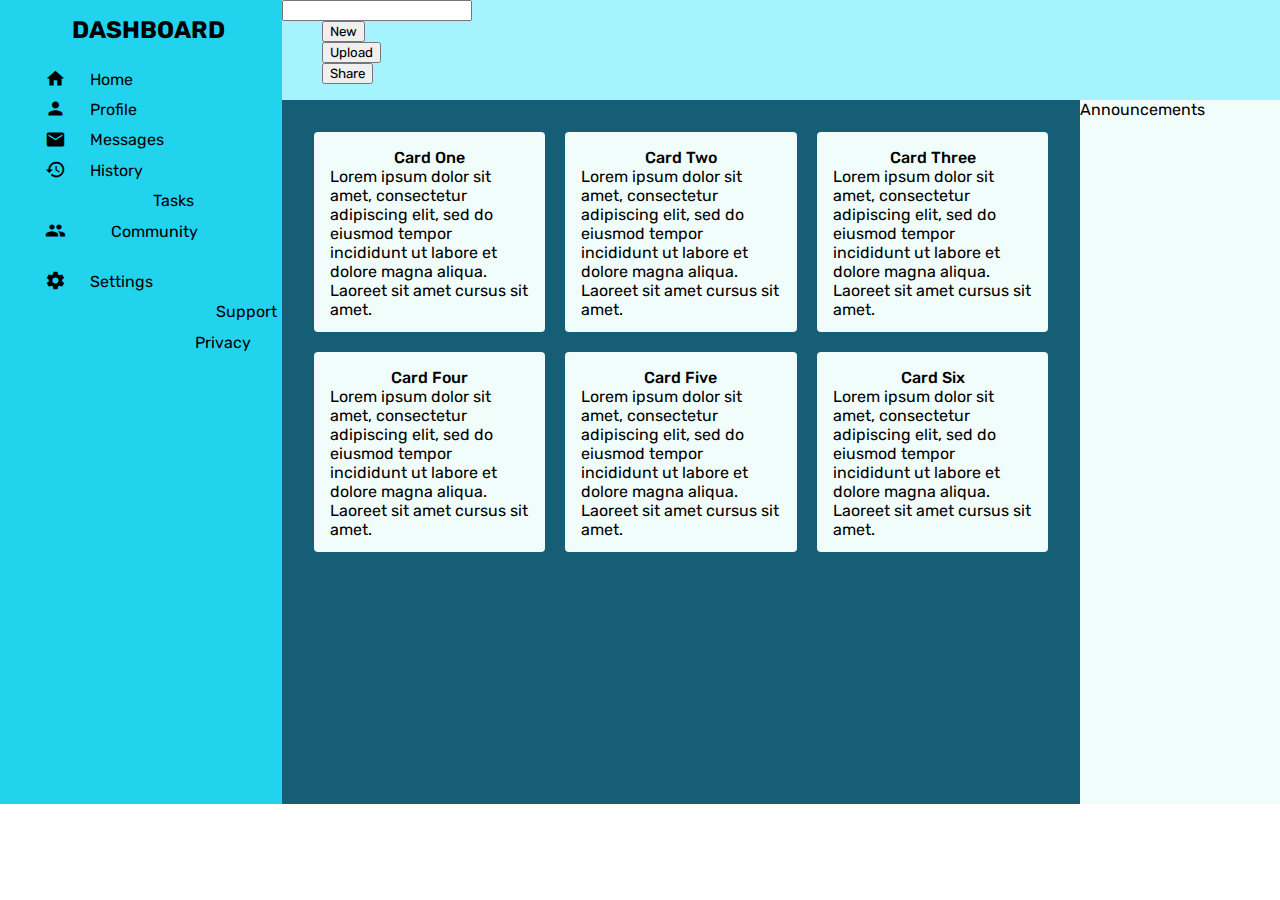
==== dashboard-01/index.html @ 5a419577 "Remove one of the li elements" ====
<!DOCTYPE html>
<html lang="en">

<head>
    <meta charset="UTF-8">
    <meta http-equiv="X-UA-Compatible" content="IE=edge">
    <meta name="viewport" content="width=device-width, initial-scale=1.0">
    <link rel="preconnect" href="https://fonts.googleapis.com">
    <link rel="preconnect" href="https://fonts.gstatic.com" crossorigin>
    <link
        href="https://fonts.googleapis.com/css2?family=Rubik:ital,wght@0,300;0,400;0,500;0,700;1,300;1,400&display=swap"
        rel="stylesheet">
    <title>Dashboard</title>
    <link href="https://fonts.googleapis.com/icon?family=Material+Icons"
      rel="stylesheet">

    <link rel="stylesheet" href="style.css">
</head>

<body>
    <main class="container">
        <nav class="sidebar">
            <h2 class="logo">DASHBOARD</h2>
            <ul class="top-menu">
                <li><i class="material-icons">home</i> Home</li>
                <li><i class="material-icons">person</i> Profile</li>
                <li><i class="material-icons">mail</i> Messages</li>
                <li><i class="material-icons">history</i> History</li>
                <li><i class="material-icons">task</i> Tasks</li>
                <li><i class="material-icons">groups</i> Community</li>
            </ul>
            <ul class="bottom-menu">
                <li><i class="material-icons">settings</i> Settings</li>
                <li><i class="material-icons">support</i> Support</li>
                <li><i class="material-icons">shield</i> Privacy</li>
            </ul>
        </nav>
        <nav class="header">
            <input type="text">
            <ul>
                <li><button>New</button></li>
                <li><button>Upload</button></li>
                <li><button>Share</button></li>
            </ul>
        </nav>
       
        <article class="article">
            <div class="card">
                <p>Card One</p>
                <p>Lorem ipsum dolor sit amet, consectetur adipiscing elit, sed do eiusmod tempor incididunt ut labore
                    et dolore magna aliqua. Laoreet sit amet cursus sit amet.</p>
            </div>
            <div class="card">
                <p>Card Two</p>
                <p>Lorem ipsum dolor sit amet, consectetur adipiscing elit, sed do eiusmod tempor incididunt ut labore
                    et dolore magna aliqua. Laoreet sit amet cursus sit amet.</p>
            </div>
            <div class="card">
                <p>Card Three</p>
                <p>Lorem ipsum dolor sit amet, consectetur adipiscing elit, sed do eiusmod tempor incididunt ut labore
                    et dolore magna aliqua. Laoreet sit amet cursus sit amet.</p>
            </div>
            <div class="card">
                <p>Card Four</p>
                <p>Lorem ipsum dolor sit amet, consectetur adipiscing elit, sed do eiusmod tempor incididunt ut labore
                    et dolore magna aliqua. Laoreet sit amet cursus sit amet.</p>
            </div>
            <div class="card">
                <p>Card Five</p>
                <p>Lorem ipsum dolor sit amet, consectetur adipiscing elit, sed do eiusmod tempor incididunt ut labore
                    et dolore magna aliqua. Laoreet sit amet cursus sit amet.</p>
            </div>
            <div class="card">
                <p>Card Six</p>
                <p>Lorem ipsum dolor sit amet, consectetur adipiscing elit, sed do eiusmod tempor incididunt ut labore
                    et dolore magna aliqua. Laoreet sit amet cursus sit amet.</p>
            </div>


            
        </article>
        <div class="announcements">Announcements</div>
    </main>

</body>

</html>
---- dashboard-01/style.css ----
*, ::after, ::before {
    box-sizing: border-box;
    margin: 0;
    font-family: 'Rubik', sans-serif;
}

/*Colors for reference - probably won't use this palette*/

.first-color { 
	background: #f0fdfa; 
}
	
.second-color { 
	background: #a5f3fc; 
}

.third-color { 
	background: #22d3ee; 
}

.fourth-color { 
	background: #155e75; 
}


.container {
    display: grid;
    grid-template-columns: 1fr 4fr 1fr;
    grid-template-rows: 100px 1fr;
}

.announcements {
    background-color:#f0fdfa
}



.card {
    padding: 1rem;
    text-align: start;
    background-color: #f0fdfa;
    border-radius: 4px;
}

p:first-child {
    text-align: center;
    font-weight: 500;
}

.sidebar {
    background-color: #22d3ee;
    grid-column: 1;
    grid-row: 1 / 3;
    display: flex;
    flex-direction: column;
    gap: 20px;
    justify-content: start;
    align-items: center;
}

.logo {
    padding: 1rem 1rem 0 2rem;
   
} 


.sidebar > ul {
    width: 100%;
}

.sidebar > ul > li {
    display: flex;
    padding: 0.3rem;
    gap: 1.5rem;
    align-items: center;
}

li {
    list-style: none;
}

.header {
    background-color: #a5f3fc;
    grid-column: 2 / 4;
}

.article {
    padding: 2rem;
    display: grid;
    grid-template-columns: repeat(auto-fit, minmax(200px, 1fr));
    grid-template-rows: repeat(3, 200px);
    gap: 20px;
    background-color: #155e75;
    grid-column: 2 / 3;
}

.material-icons {
    font-size: 1.3rem;
}
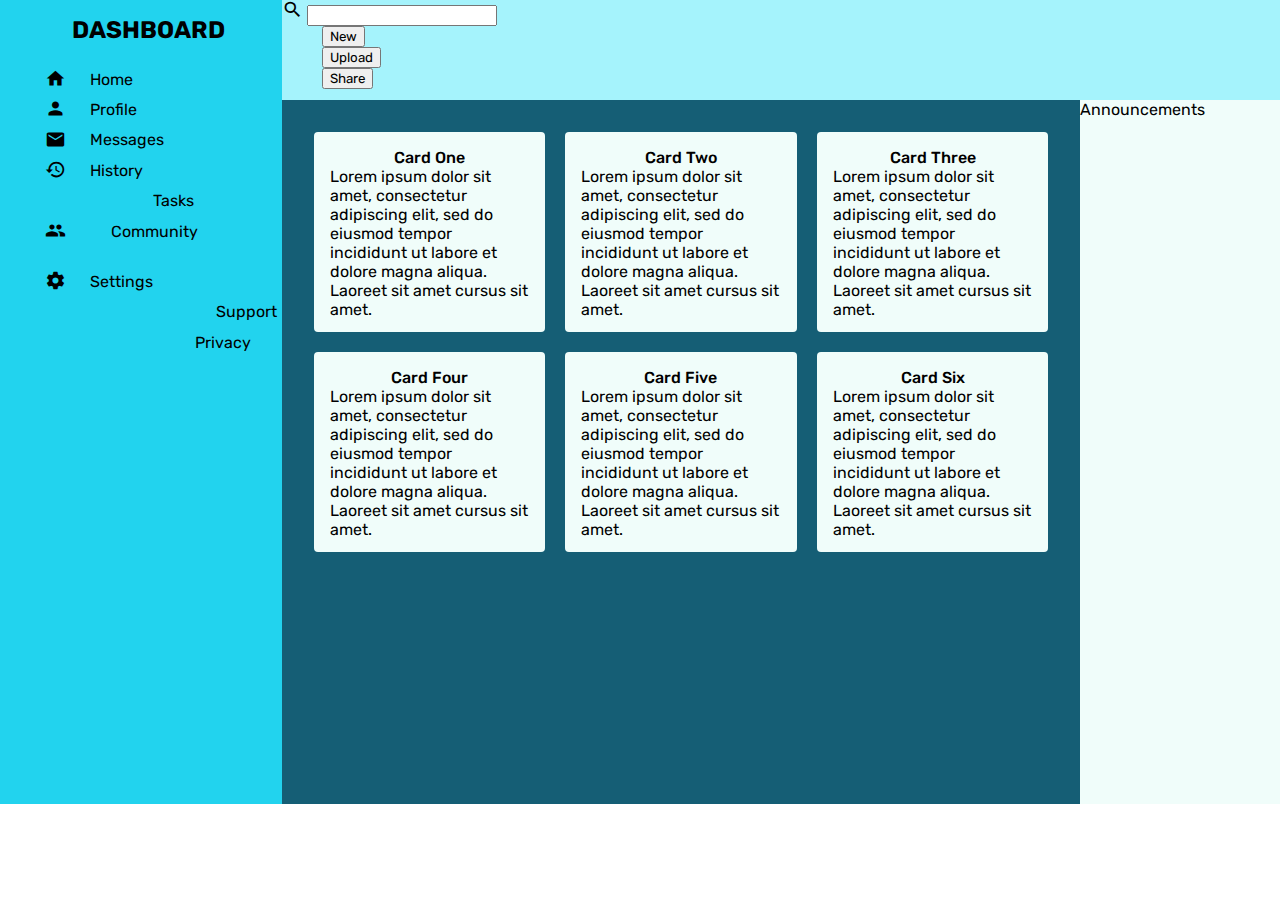
==== commit 5147e048: "Wrap header input element in form element" ====
--- a/dashboard-01/index.html
+++ b/dashboard-01/index.html
@@ -11,8 +11,7 @@
         href="https://fonts.googleapis.com/css2?family=Rubik:ital,wght@0,300;0,400;0,500;0,700;1,300;1,400&display=swap"
         rel="stylesheet">
     <title>Dashboard</title>
-    <link href="https://fonts.googleapis.com/icon?family=Material+Icons"
-      rel="stylesheet">
+    <link href="https://fonts.googleapis.com/icon?family=Material+Icons" rel="stylesheet">
 
     <link rel="stylesheet" href="style.css">
 </head>
@@ -36,14 +35,17 @@
             </ul>
         </nav>
         <nav class="header">
-            <input type="text">
+            <form action="#" method="get">
+                <i class="material-icons">search</i>
+                <input type="text">
+            </form>
             <ul>
-                <li><button>New</button></li>
-                <li><button>Upload</button></li>
-                <li><button>Share</button></li>
+                <li><button class="header-btn">New</button></li>
+                <li><button class="header-btn">Upload</button></li>
+                <li><button class="header-btn">Share</button></li>
             </ul>
         </nav>
-       
+
         <article class="article">
             <div class="card">
                 <p>Card One</p>
@@ -77,7 +79,7 @@
             </div>
 
 
-            
+
         </article>
         <div class="announcements">Announcements</div>
     </main>
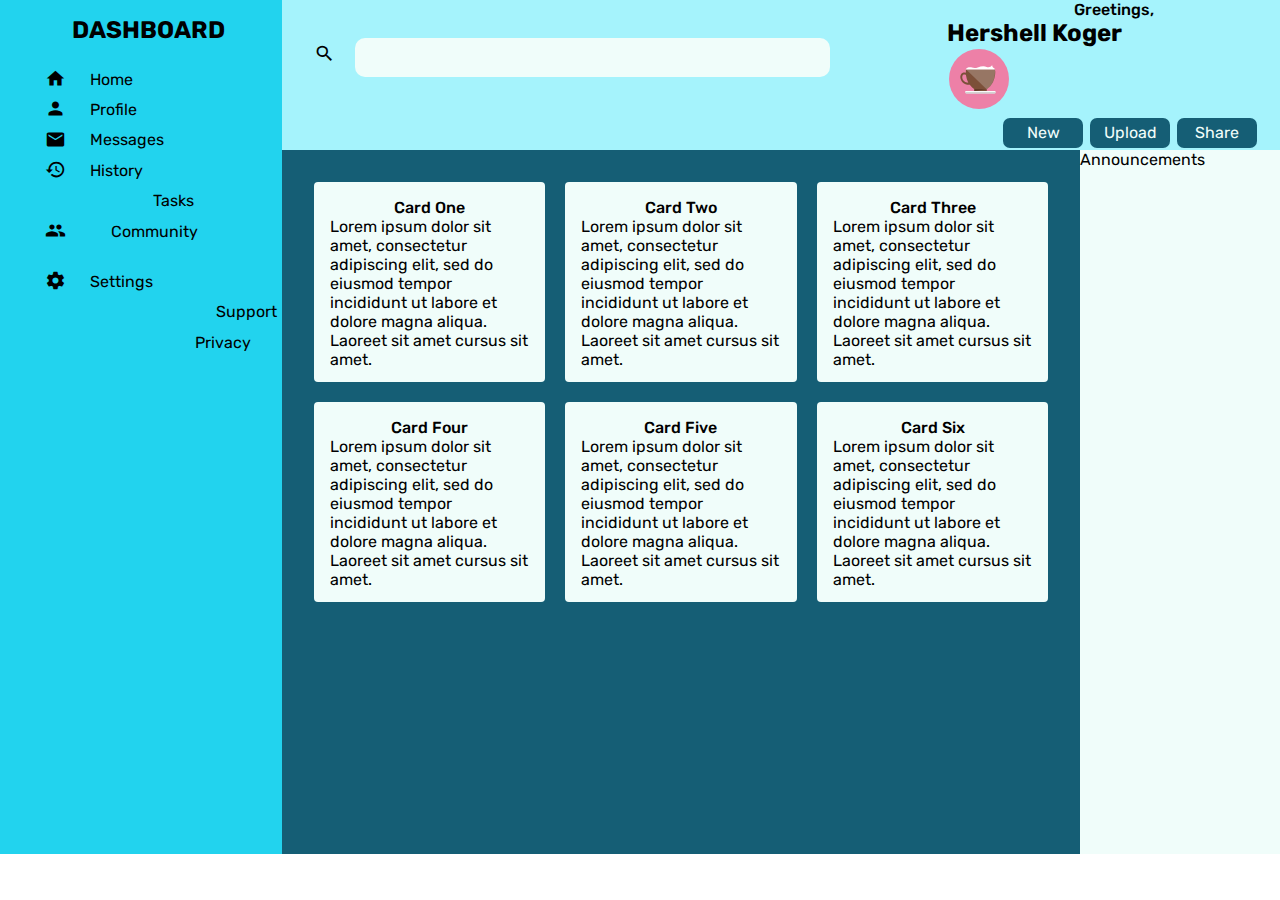
==== commit 801b9b6a: "Wrap img in div and add grid properties - adjust properties to place div element under left hand sid" ====
--- a/dashboard-01/index.html
+++ b/dashboard-01/index.html
@@ -39,6 +39,12 @@
                 <i class="material-icons">search</i>
                 <input type="text">
             </form>
+            <div class="image-greeting">
+                <p>Greetings,</p>
+                <h2>Hershell Koger</h2>
+                <img src="coffe-cup-01.svg" alt="an image of a coffee cup">
+            </div>
+
             <ul>
                 <li><button class="header-btn">New</button></li>
                 <li><button class="header-btn">Upload</button></li>
--- a/dashboard-01/style.css
+++ b/dashboard-01/style.css
@@ -26,7 +26,7 @@
 .container {
     display: grid;
     grid-template-columns: 1fr 4fr 1fr;
-    grid-template-rows: 100px 1fr;
+    grid-template-rows: 150px 1fr;
 }
 
 .announcements {
@@ -80,9 +80,60 @@
 }
 
 .header {
+    display: grid;
+    grid-template-columns: 2fr 1fr;
+    grid-template-rows: repeat(2, 1fr);
     background-color: #a5f3fc;
     grid-column: 2 / 4;
 }
+
+.header > form {
+    margin-left: 2rem;
+    align-self: center;
+    grid-column: 1;
+    grid-row: 1;
+}
+
+.header > ul {
+    margin: 0 1rem;
+    align-items: center;
+    display: grid;
+    justify-items: start;
+    grid-template-columns: repeat(3, 1fr);
+    grid-column: 2;
+    grid-row: 2 / 3;
+}
+
+.header-btn {
+    font-size: 1rem;
+    border: none;
+    cursor: pointer;
+    width: 80px;
+    height: 30px;
+    /* padding: 0.5rem 1.3rem; */
+    border-radius: 7px;
+    background-color: #155e75;
+    color: #f0fdfa;
+}
+
+input[type=text] {
+    caret-color: gray;
+    background-color:#f0fdfa;
+    font-weight: 300;
+    border-radius: 10px;
+    margin-left: 1rem;
+    width: 75%;
+    border: none;
+    font-size: 1.2rem;
+    padding: 0.5rem 1rem;
+    outline: none;
+}
+
+input[type=text]:focus {
+    background-color: white;
+    box-shadow: 0px 4px 4px 0px rgba(198, 202, 202, 0.75);
+}
+
 
 .article {
     padding: 2rem;
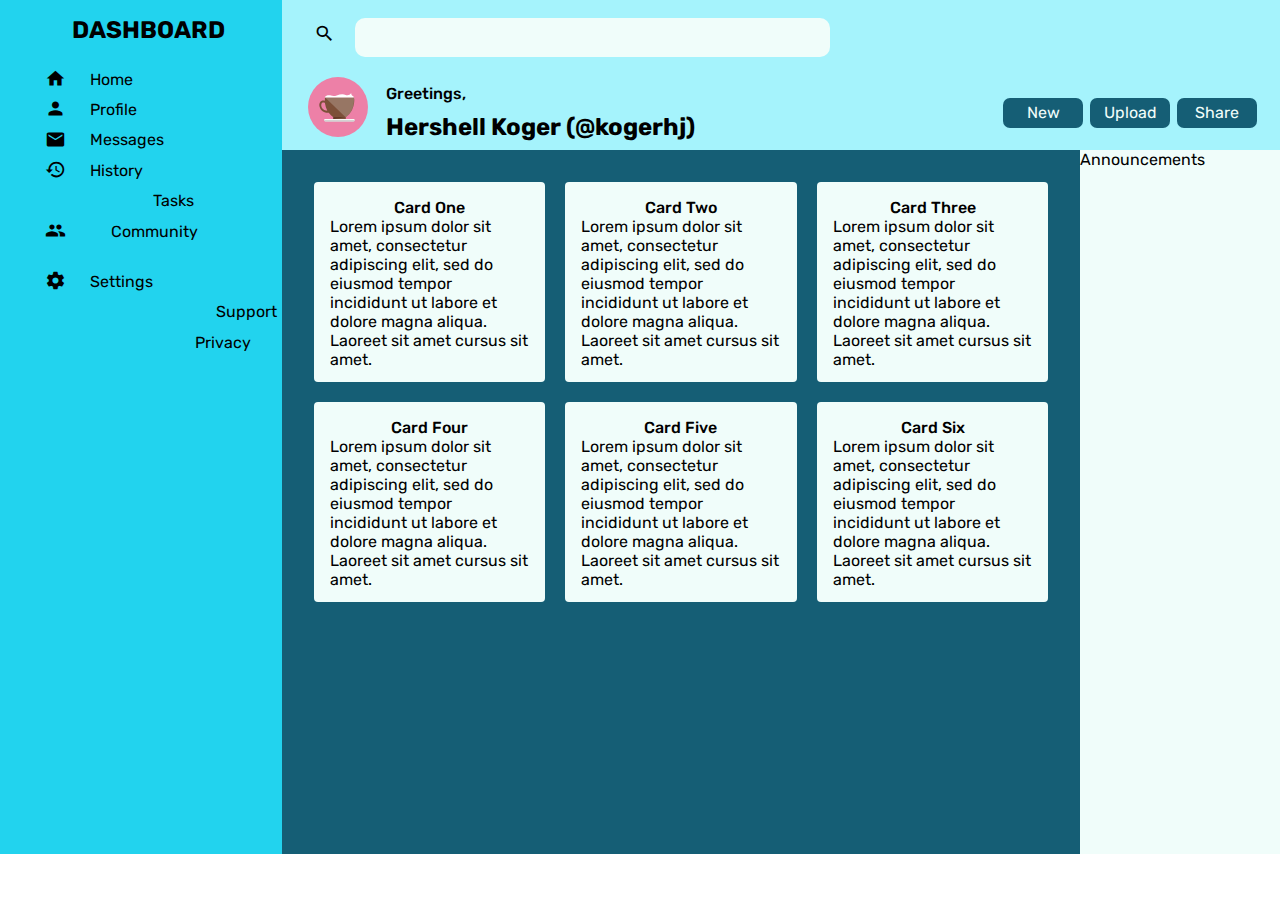
==== commit 5a33f6cc: "Add twitter handle to image-greeting h2 element" ====
--- a/dashboard-01/index.html
+++ b/dashboard-01/index.html
@@ -41,7 +41,7 @@
             </form>
             <div class="image-greeting">
                 <p>Greetings,</p>
-                <h2>Hershell Koger</h2>
+                <h2>Hershell Koger (@kogerhj)</h2>
                 <img src="coffe-cup-01.svg" alt="an image of a coffee cup">
             </div>
 
--- a/dashboard-01/style.css
+++ b/dashboard-01/style.css
@@ -94,6 +94,31 @@
     grid-row: 1;
 }
 
+.image-greeting {
+    margin-left: 1.5rem;
+    display: grid;
+    grid-template-columns: 80px 1fr;
+    grid-template-rows: 1fr 1fr;
+    grid-column: 1;
+    grid-row: 2;
+    justify-items: start;
+}
+
+.image-greeting > img {
+    align-self:auto;
+    grid-column: 1;
+    grid-row: 1 / 3;
+}
+
+.image-greeting > p {
+    align-self: center;
+    grid-row: 1;
+}
+
+.image-greeting > h2 {
+    grid-row: 2;
+}
+
 .header > ul {
     margin: 0 1rem;
     align-items: center;
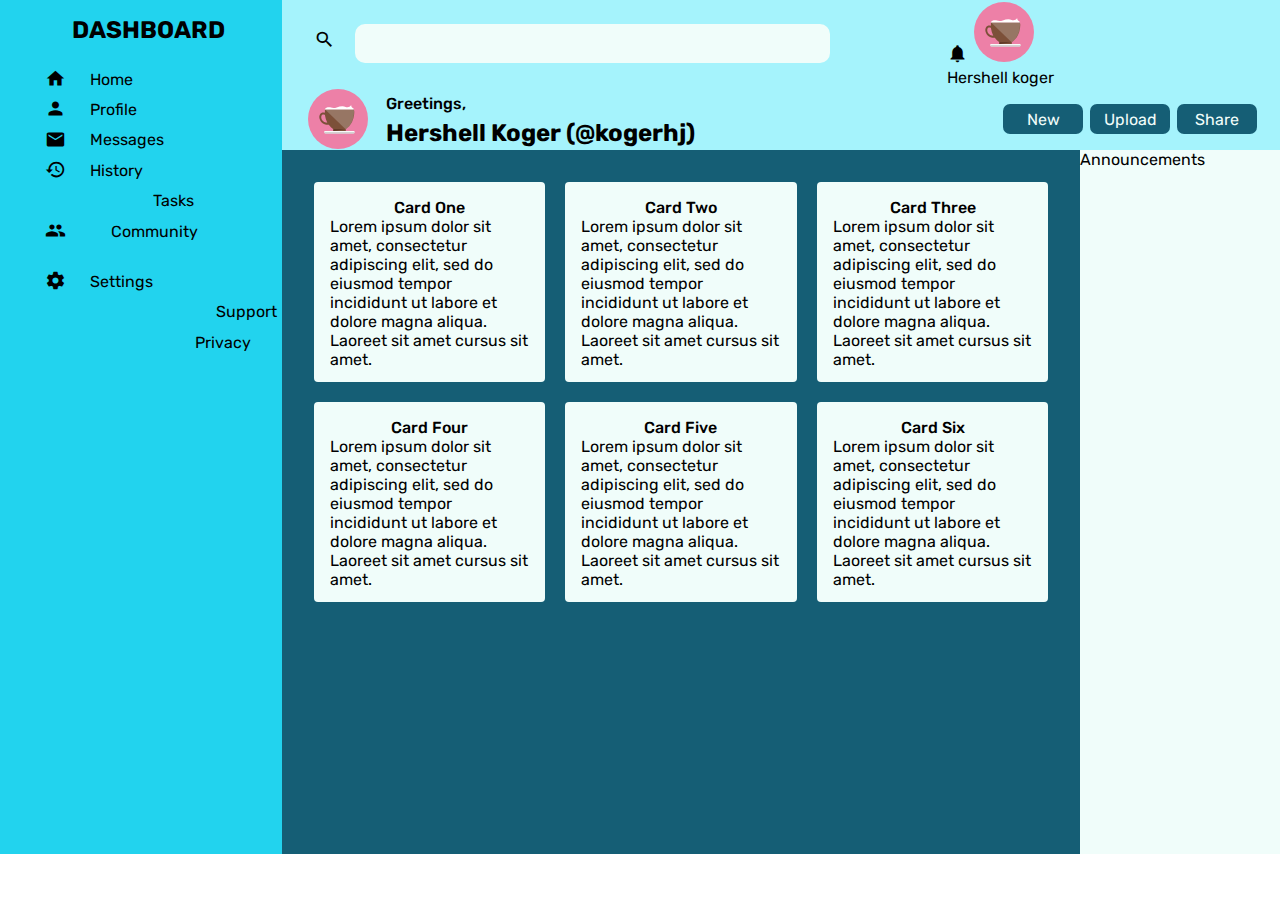
==== commit 8c4a8f4f: "Create div wrapper with same coffee cup image; add alert icon and p element with name" ====
--- a/dashboard-01/index.html
+++ b/dashboard-01/index.html
@@ -43,6 +43,12 @@
                 <p>Greetings,</p>
                 <h2>Hershell Koger (@kogerhj)</h2>
                 <img src="coffe-cup-01.svg" alt="an image of a coffee cup">
+            </div>
+
+            <div class="image-header">
+                <i class="material-icons">notifications</i>
+                <img src="coffe-cup-01.svg" alt="an image of a coffee cup">
+                <p>Hershell koger</p>
             </div>
 
             <ul>
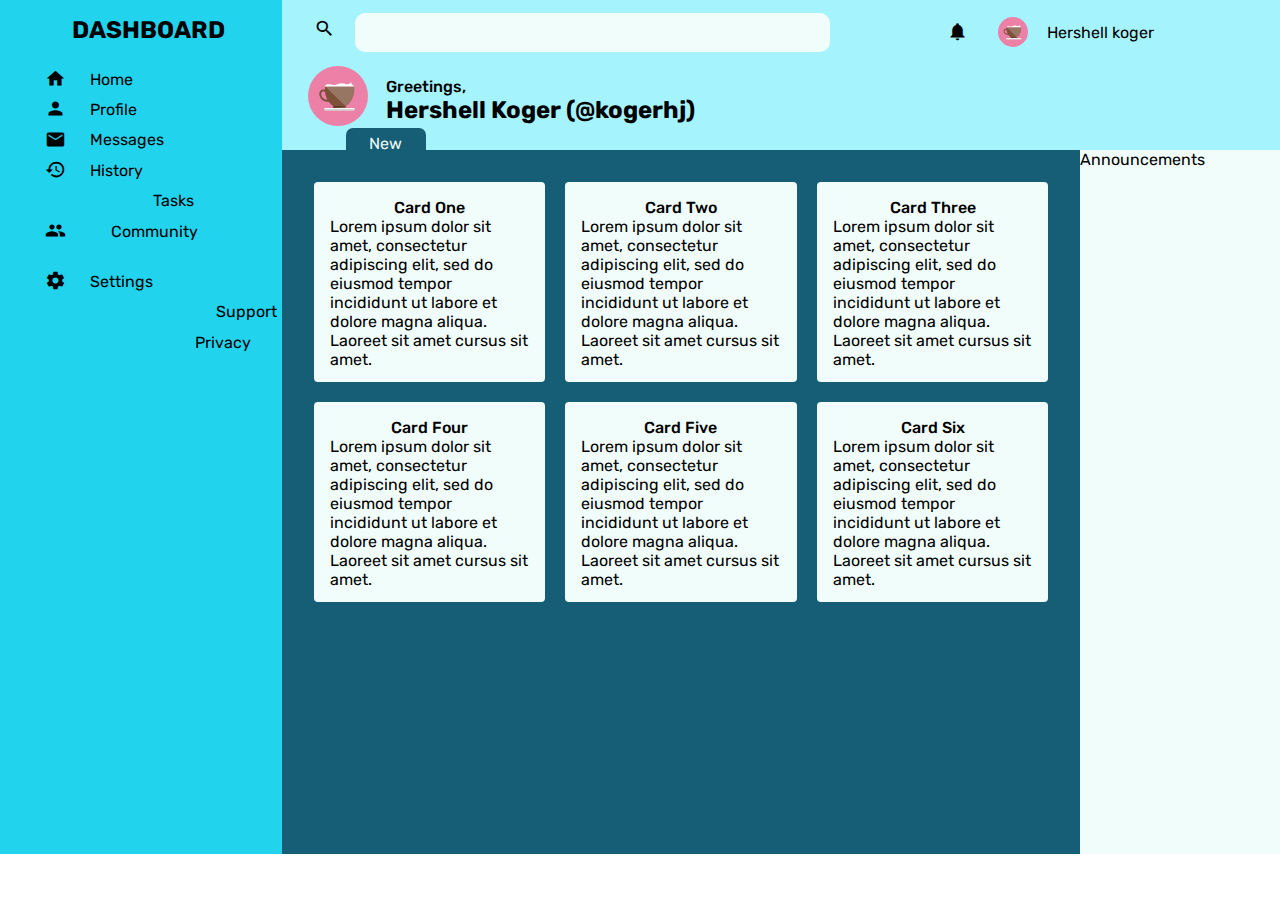
==== commit 6c1e2bef: "Move ul of buttons into .image-greeting container" ====
--- a/dashboard-01/index.html
+++ b/dashboard-01/index.html
@@ -43,6 +43,12 @@
                 <p>Greetings,</p>
                 <h2>Hershell Koger (@kogerhj)</h2>
                 <img src="coffe-cup-01.svg" alt="an image of a coffee cup">
+                <ul>
+                    <li><button class="header-btn">New</button></li>
+                    <li><button class="header-btn">Upload</button></li>
+                    <li><button class="header-btn">Share</button></li>
+                </ul>
+
             </div>
 
             <div class="image-header">
@@ -51,11 +57,7 @@
                 <p>Hershell koger</p>
             </div>
 
-            <ul>
-                <li><button class="header-btn">New</button></li>
-                <li><button class="header-btn">Upload</button></li>
-                <li><button class="header-btn">Share</button></li>
-            </ul>
+
         </nav>
 
         <article class="article">
--- a/dashboard-01/style.css
+++ b/dashboard-01/style.css
@@ -105,18 +105,29 @@
 }
 
 .image-greeting > img {
-    align-self:auto;
+    align-self:center;
     grid-column: 1;
     grid-row: 1 / 3;
 }
 
 .image-greeting > p {
-    align-self: center;
+    align-self:end;
     grid-row: 1;
 }
 
 .image-greeting > h2 {
     grid-row: 2;
+}
+
+.image-header {
+    display: grid;
+    grid-template-columns: repeat(2, 50px) 1fr;
+    justify-items: start;
+    align-items: center;
+}
+
+.image-header > img {
+    height: 50%;
 }
 
 .header > ul {
@@ -135,7 +146,6 @@
     cursor: pointer;
     width: 80px;
     height: 30px;
-    /* padding: 0.5rem 1.3rem; */
     border-radius: 7px;
     background-color: #155e75;
     color: #f0fdfa;
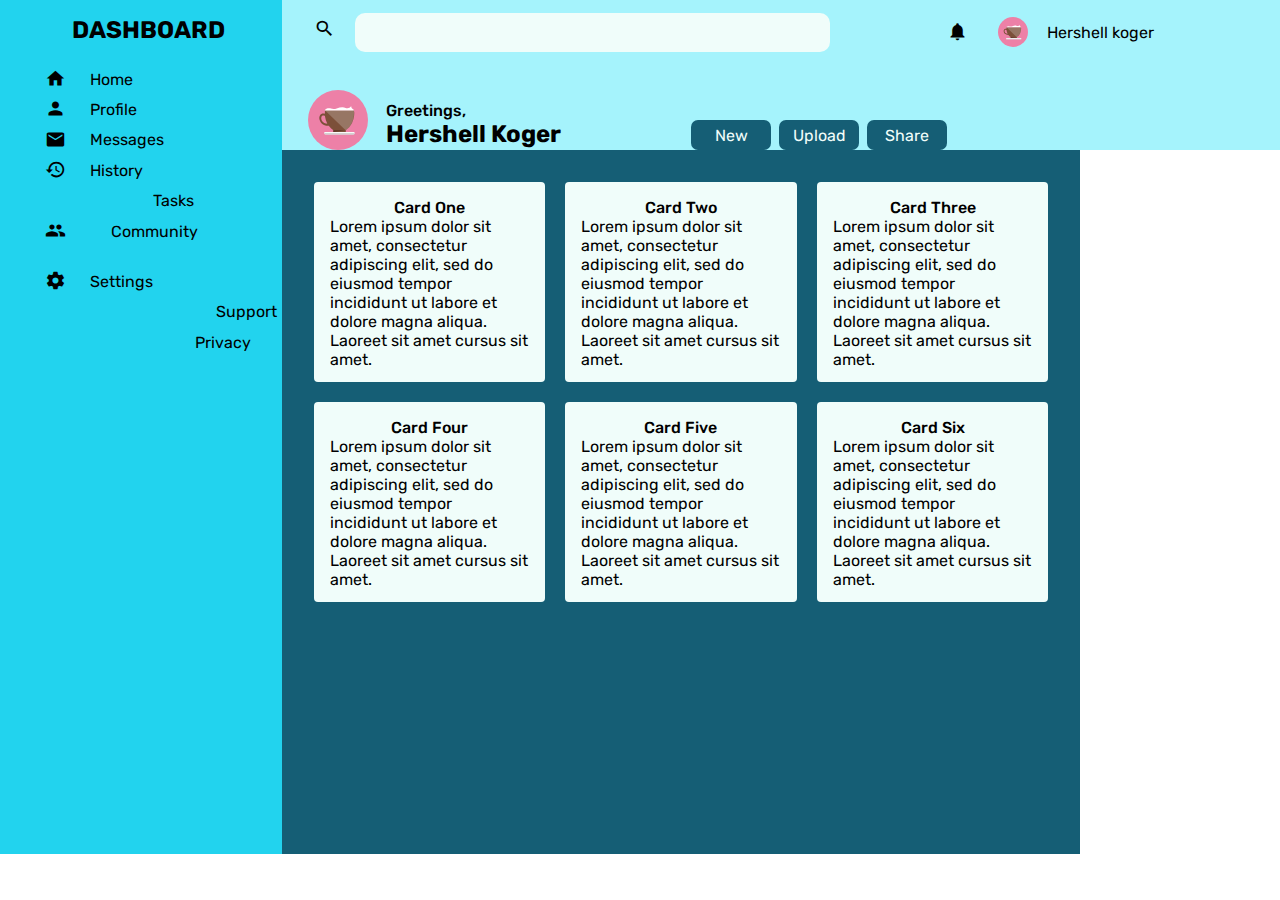
==== commit 591d4872: "Remove .accouncements div" ====
--- a/dashboard-01/index.html
+++ b/dashboard-01/index.html
@@ -92,10 +92,8 @@
                     et dolore magna aliqua. Laoreet sit amet cursus sit amet.</p>
             </div>
 
-
-
         </article>
-        <div class="announcements">Announcements</div>
+       
     </main>
 
 </body>
--- a/dashboard-01/style.css
+++ b/dashboard-01/style.css
@@ -96,8 +96,9 @@
 
 .image-greeting {
     margin-left: 1.5rem;
+    margin-bottom: 1rem;
     display: grid;
-    grid-template-columns: 80px 1fr;
+    grid-template-columns: 80px 1fr 1fr;
     grid-template-rows: 1fr 1fr;
     grid-column: 1;
     grid-row: 2;
@@ -130,14 +131,14 @@
     height: 50%;
 }
 
-.header > ul {
-    margin: 0 1rem;
-    align-items: center;
+.image-greeting > ul {
+    /* margin: 0 1rem; */
+    align-items: start;
     display: grid;
-    justify-items: start;
+    gap: 8px;
     grid-template-columns: repeat(3, 1fr);
-    grid-column: 2;
-    grid-row: 2 / 3;
+    grid-column: 3;
+    grid-row: 2;
 }
 
 .header-btn {
